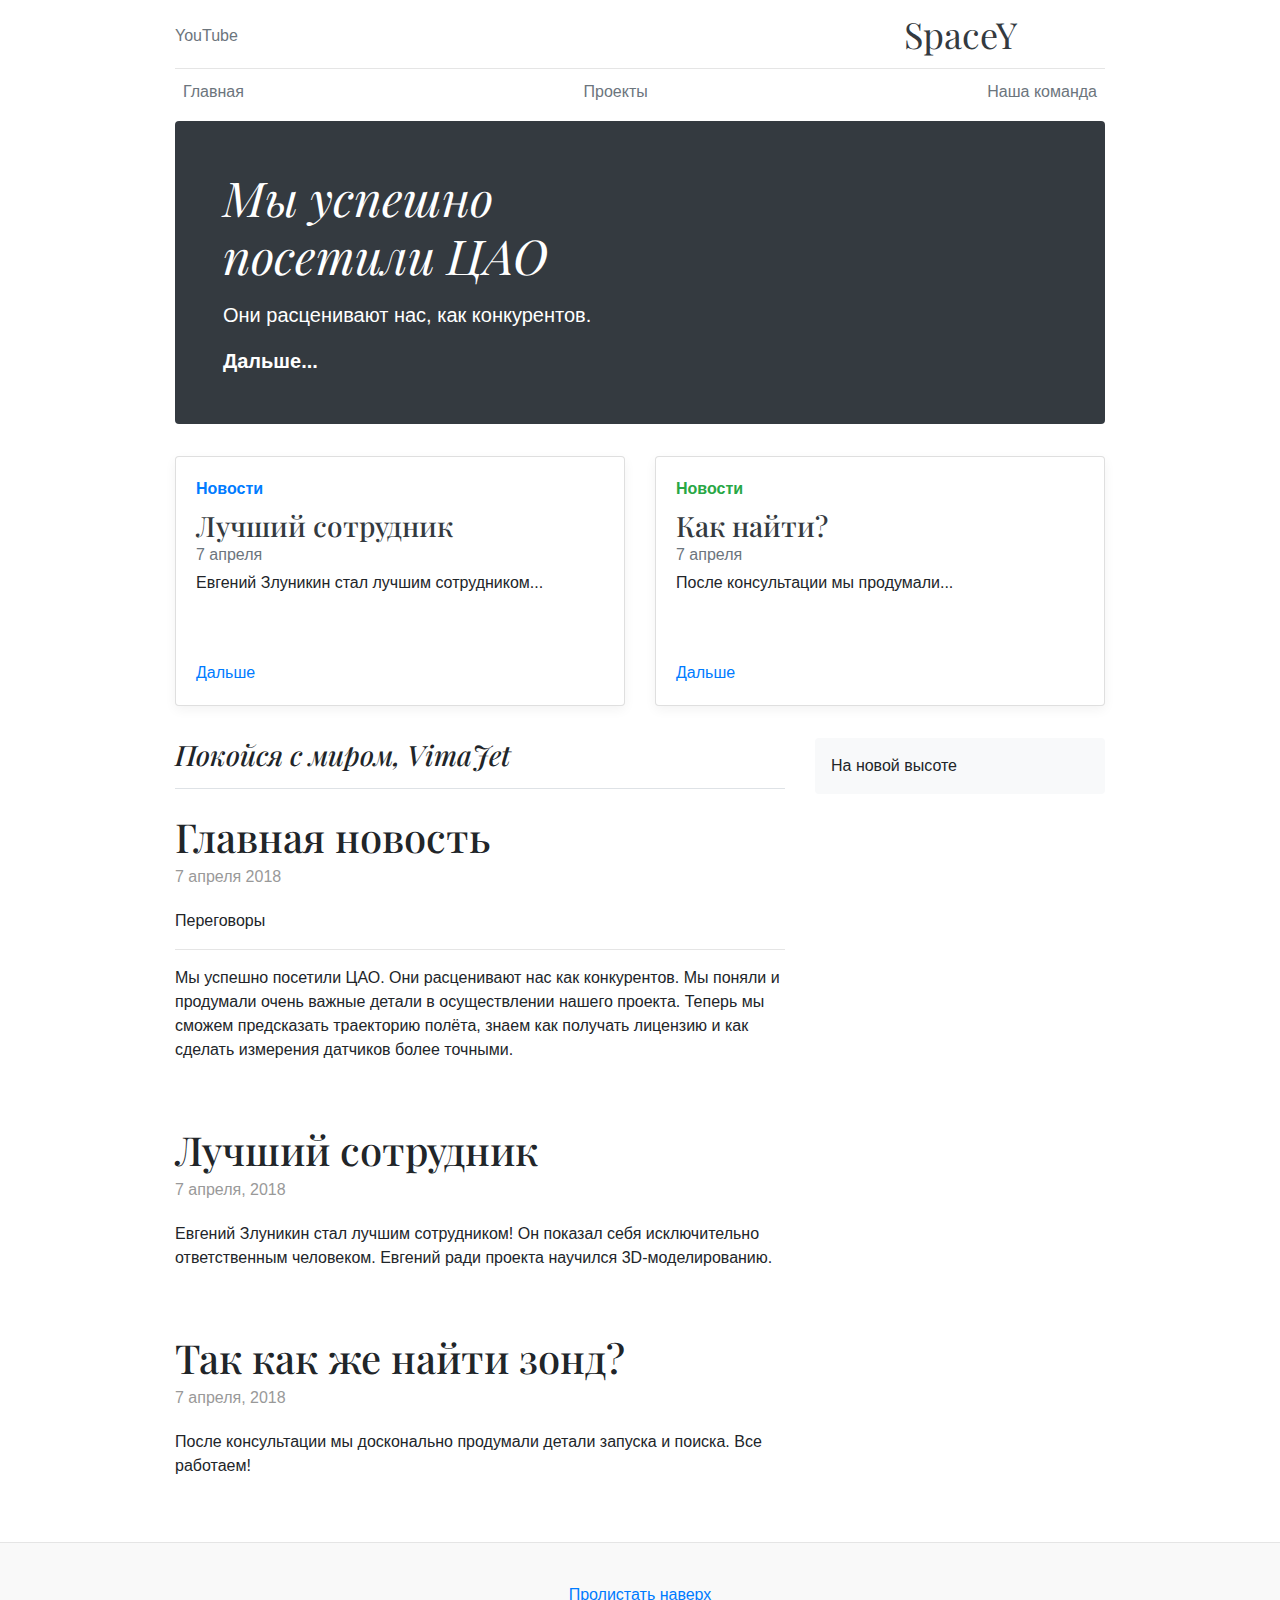
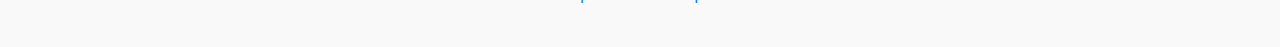
==== index.html @ 9840c306 "56" ====
<!doctype html>
<html lang="en">
  <head>
    <meta charset="utf-8">
    <meta name="viewport" content="width=device-width, initial-scale=1, shrink-to-fit=no">
    <meta name="description" content="">
    <meta name="author" content="">
    <link rel="icon" href="./favicon.ico">

    <title>SpaceY</title>

    <!-- Bootstrap core CSS -->
    <link href="./bootstrap.min.css" rel="stylesheet">

    <!-- Custom styles for this template -->
    <link href="https://fonts.googleapis.com/css?family=Playfair+Display:700,900" rel="stylesheet">
    <link href="SpaceY.css" rel="stylesheet">
  </head>

  <body>

    <div class="container">
      <header class="blog-header py-3">
        <div class="row flex-nowrap justify-content-between align-items-center">
          <div class="col-4 pt-1">
            <a class="text-muted" href="https://www.youtube.com/channel/UCDtJTgXYi8JCmPiMseCJ4BQ?view_as=subscriber">YouTube</a>
          </div>
          <div class="col-4 text-center">
            <a class="blog-header-logo text-dark" href="index.html">SpaceY</a>
          </div>
        </div>
      </header>

      <div class="nav-scroller py-1 mb-2">
        <nav class="nav d-flex justify-content-between">
          <a class="p-2 text-muted" href="#">Главная</a>
          <a class="p-2 text-muted" href="indexproject.html">Проекты</a>
          <a class="p-2 text-muted" href="comanda.html">Наша команда</a>
        </nav>
      </div>

      <div class="jumbotron p-3 p-md-5 text-white rounded bg-dark">
        <div class="col-md-6 px-0">
          <h1 class="display-4 font-italic">Мы успешно посетили ЦАО</h1>
          <p class="lead my-3">Они расценивают нас, как конкурентов.</p>
          <p class="lead mb-0"><a href="#article_1" class="text-white font-weight-bold">Дальше...</a></p>
        </div>
      </div>

      <div class="row mb-2">
        <div class="col-md-6">
          <div class="card flex-md-row mb-4 box-shadow h-md-250">
            <div class="card-body d-flex flex-column align-items-start">
              <strong class="d-inline-block mb-2 text-primary">Новости</strong>
              <h3 class="mb-0">
                <a class="text-dark" href="#article_2">Лучший сотрудник</a>
              </h3>
              <div class="mb-1 text-muted">7 апреля</div>
              <p class="card-text mb-auto">Евгений Злуникин стал лучшим сотрудником...</p>
              <a href="#article_2">Дальше</a>
            </div>
           <!-- <img class="card-img-right img-fluid flex-auto d-none d-md-block" src="./iluxa.jpg" alt="Responsive 
            image" style="width: 200px; height: 200px;">-->

          </div>
        </div>
        <div class="col-md-6">
          <div class="card flex-md-row mb-4 box-shadow h-md-250">
            <div class="card-body d-flex flex-column align-items-start">
              <strong class="d-inline-block mb-2 text-success">Новости</strong>
              <h3 class="mb-0">
                <a class="text-dark" href="#article_3">Как найти?</a>
              </h3>
              <div class="mb-1 text-muted">7 апреля</div>
              <p class="card-text mb-auto">После консультации мы продумали...</p>
              <a href="#article_3">Дальше</a>
            </div>
            <!--<img class="card-img-right flex-auto d-none d-md-block" data-src="holder.js/200x250?theme=thumb" alt="Card image cap">-->
          </div>
        </div>
      </div>
    </div>

    <main role="main" class="container">
      <div class="row">
        <div class="col-md-8 blog-main">
          <h3 class="pb-3 mb-4 font-italic border-bottom">
            Покойся с миром, VimaJet
          </h3>
          <a name="article_1"></a>

          <div class="blog-post" >
            <h2 class="blog-post-title">Главная новость</h2>
            <p class="blog-post-meta">7 апреля 2018</p>

            <p>Переговоры</p>
            <hr>
            <p>Мы успешно посетили ЦАО. Они расценивают нас как конкурентов. Мы поняли и продумали очень важные детали в осуществлении нашего проекта.
            Теперь мы сможем предсказать траекторию полёта, знаем как получать лицензию и как сделать измерения датчиков более точными. </p>
            <blockquote>
              <!--<p>Curabitur blandit tempus porttitor. <strong>Nullam quis risus eget urna mollis</strong> ornare vel eu leo. Nullam id dolor id nibh ultricies vehicula ut id elit.</p>
            </blockquote>
            <p>Etiam porta <em>sem malesuada magna</em> mollis euismod. Cras mattis consectetur purus sit amet fermentum. Aenean lacinia bibendum nulla sed consectetur.</p>-->
          <!--  <h2>Heading</h2>
            <p>Vivamus sagittis lacus vel augue laoreet rutrum faucibus dolor auctor. Duis mollis, est non commodo luctus, nisi erat porttitor ligula, eget lacinia odio sem nec elit. Morbi leo risus, porta ac consectetur ac, vestibulum at eros.</p>
            <h3>Sub-heading</h3>
            <p>Cum sociis natoque penatibus et magnis dis parturient montes, nascetur ridiculus mus.</p>
            <pre><code>Example code block</code></pre>
            <p>Aenean lacinia bibendum nulla sed consectetur. Etiam porta sem malesuada magna mollis euismod. Fusce dapibus, tellus ac cursus commodo, tortor mauris condimentum nibh, ut fermentum massa.</p>
            <h3>Sub-heading</h3>
            <p>Cum sociis natoque penatibus et magnis dis parturient montes, nascetur ridiculus mus. Aenean lacinia bibendum nulla sed consectetur. Etiam porta sem malesuada magna mollis euismod. Fusce dapibus, tellus ac cursus commodo, tortor mauris condimentum nibh, ut fermentum massa justo sit amet risus.</p>
            <ul>
              <li>Praesent commodo cursus magna, vel scelerisque nisl consectetur et.</li>
              <li>Donec id elit non mi porta gravida at eget metus.</li>
              <li>Nulla vitae elit libero, a pharetra augue.</li>
            </ul>
            <p>Donec ullamcorper nulla non metus auctor fringilla. Nulla vitae elit libero, a pharetra augue.</p>
            <ol>
              <li>Vestibulum id ligula porta felis euismod semper.</li>
              <li>Cum sociis natoque penatibus et magnis dis parturient montes, nascetur ridiculus mus.</li>
              <li>Maecenas sed diam eget risus varius blandit sit amet non magna.</li>
            </ol>
            <p>Cras mattis consectetur purus sit amet fermentum. Sed posuere consectetur est at lobortis.</p>-->
             <a name="article_2"></a>
          </div><!-- /.blog-post -->

          <div class="blog-post">
            <h2 class="blog-post-title">Лучший сотрудник</h2>
            <p class="blog-post-meta">7 апреля, 2018</p>

            <p>Евгений Злуникин стал лучшим сотрудником! Он показал себя исключительно ответственным человеком. Евгений ради проекта научился 3D-моделированию.</p>
             <a name="article_3"></a>
          </div><!-- /.blog-post -->

          <div class="blog-post">
            <h2 class="blog-post-title">Так как же найти зонд?</h2>
            <p class="blog-post-meta">7 апреля, 2018</p>

            <p>После консультации мы досконально продумали детали запуска и поиска. Все работаем!</p>
           <!-- <ul>
              <li>Praesent commodo cursus magna, vel scelerisque nisl consectetur et.</li>
              <li>Donec id elit non mi porta gravida at eget metus.</li>
              <li>Nulla vitae elit libero, a pharetra augue.</li>
            </ul>
            <p>Etiam porta <em>sem malesuada magna</em> mollis euismod. Cras mattis consectetur purus sit amet fermentum. Aenean lacinia bibendum nulla sed consectetur.</p>
            <p>Donec ullamcorper nulla non metus auctor fringilla. Nulla vitae elit libero, a pharetra augue.</p> -->
          </div><!-- /.blog-post -->

          <!--<nav class="blog-pagination">
            <a class="btn btn-outline-primary" href="#">Older</a>
            <a class="btn btn-outline-secondary disabled" href="#">Newer</a>
          </nav> -->

        </div><!-- /.blog-main -->

        <aside class="col-md-4 blog-sidebar">
          <div class="p-3 mb-3 bg-light rounded">
            <!--<h4 class="font-italic">About</h4>-->
            <p class="mb-0">На новой высоте</p>
          </div>

          <!--<div class="p-3">
            <h4 class="font-italic">Elsewhere</h4>
            <ol class="list-unstyled">
              <li><a href="#">GitHub</a></li>
              <li><a href="#">Twitter</a></li>
              <li><a href="#">Facebook</a></li>
            </ol>
          </div> -->
        </aside><!-- /.blog-sidebar -->

      </div><!-- /.row -->

    </main><!-- /.container -->

    <footer class="blog-footer">
      <p>
        <a href="#">Пролистать наверх</a>
      </p>
    </footer>

    <!-- Bootstrap core JavaScript
    ================================================== -->
    <!-- Placed at the end of the document so the pages load faster -->
    <script src="https://code.jquery.com/jquery-3.2.1.slim.min.js" integrity="sha384-KJ3o2DKtIkvYIK3UENzmM7KCkRr/rE9/Qpg6aAZGJwFDMVNA/GpGFF93hXpG5KkN" crossorigin="anonymous"></script>
    <script>window.jQuery || document.write('<script src="./jquery-slim.min.js"><\/script>')</script>
    <script src="./popper.min.js"></script>
    <script src="./bootstrap.min.js"></script>
    <script src="./holder.min.js"></script>
    <script>
      Holder.addTheme('thumb', {
        bg: '#55595c',
        fg: '#eceeef',
        text: 'Thumbnail'
      });
    </script>
  </body>
</html>
---- SpaceY.css ----
/* stylelint-disable selector-list-comma-newline-after */

.blog-header {
  line-height: 1;
  border-bottom: 1px solid #e5e5e5;
}

.blog-header-logo {
  font-family: "Playfair Display", Georgia, "Times New Roman", serif;
  font-size: 2.25rem;
}

.blog-header-logo:hover {
  text-decoration: none;
}

h1, h2, h3, h4, h5, h6 {
  font-family: "Playfair Display", Georgia, "Times New Roman", serif;
}

.display-4 {
  font-size: 2.5rem;
}
@media (min-width: 768px) {
  .display-4 {
    font-size: 3rem;
  }
}

.nav-scroller {
  position: relative;
  z-index: 2;
  height: 2.75rem;
  overflow-y: hidden;
}

.nav-scroller .nav {
  display: -webkit-box;
  display: -ms-flexbox;
  display: flex;
  -ms-flex-wrap: nowrap;
  flex-wrap: nowrap;
  padding-bottom: 1rem;
  margin-top: -1px;
  overflow-x: auto;
  text-align: center;
  white-space: nowrap;
  -webkit-overflow-scrolling: touch;
}

.nav-scroller .nav-link {
  padding-top: .75rem;
  padding-bottom: .75rem;
  font-size: .875rem;
}

.card-img-right {
  height: 100%;
  border-radius: 0 3px 3px 0;
}

.flex-auto {
  -ms-flex: 0 0 auto;
  -webkit-box-flex: 0;
  flex: 0 0 auto;
}

.h-250 { height: 250px; }
@media (min-width: 768px) {
  .h-md-250 { height: 250px; }
}

.border-top { border-top: 1px solid #e5e5e5; }
.border-bottom { border-bottom: 1px solid #e5e5e5; }

.box-shadow { box-shadow: 0 .25rem .75rem rgba(0, 0, 0, .05); }

/*
 * Blog name and description
 */
.blog-title {
  margin-bottom: 0;
  font-size: 2rem;
  font-weight: 400;
}
.blog-description {
  font-size: 1.1rem;
  color: #999;
}

@media (min-width: 40em) {
  .blog-title {
    font-size: 3.5rem;
  }
}

/* Pagination */
.blog-pagination {
  margin-bottom: 4rem;
}
.blog-pagination > .btn {
  border-radius: 2rem;
}

/*
 * Blog posts
 */
.blog-post {
  margin-bottom: 4rem;
}
.blog-post-title {
  margin-bottom: .25rem;
  font-size: 2.5rem;
}
.blog-post-meta {
  margin-bottom: 1.25rem;
  color: #999;
}

/*
 * Footer
 */
.blog-footer {
  padding: 2.5rem 0;
  color: #999;
  text-align: center;
  background-color: #f9f9f9;
  border-top: .05rem solid #e5e5e5;
}
.blog-footer p:last-child {
  margin-bottom: 0;
}
.container {
  max-width: 960px;
}

/*
 * Custom translucent site header
 */

.site-header {
  background-color: rgba(0, 0, 0, .85);
  -webkit-backdrop-filter: saturate(180%) blur(20px);
  backdrop-filter: saturate(180%) blur(20px);
}
.site-header a {
  color: #999;
  transition: ease-in-out color .15s;
}
.site-header a:hover {
  color: #fff;
  text-decoration: none;
}

/*
 * Dummy devices (replace them with your own or something else entirely!)
 */

.product-device {
  position: absolute;
  right: 10%;
  bottom: -30%;
  width: 300px;
  height: 540px;
  background-color: #333;
  border-radius: 21px;
  -webkit-transform: rotate(30deg);
  transform: rotate(30deg);
}

.product-device::before {
  position: absolute;
  top: 10%;
  right: 10px;
  bottom: 10%;
  left: 10px;
  content: "";
  background-color: rgba(255, 255, 255, .1);
  border-radius: 5px;
}

.product-device-2 {
  top: -25%;
  right: auto;
  bottom: 0;
  left: 5%;
  background-color: #e5e5e5;
}
.space-backgroud {
  background-image: url("./earth.jpg");
  background-repeat: no-repeat;
  width: 100%;
  height: 100%;
}
.space-backgroud-2 {
  opacity: 1;
  
}
.space-backgroud-3 {
  background-image: url("./spaceylog.jpg");
  background-repeat: no-repeat;
  background-size: 87%;
  margin: 20%;
  height: 100%;
  opacity: 1;
}

.text-opacity {
  margin-top: 75%;
}
/*
 * Extra utilities
 */

.border-top { border-top: 1px solid #e5e5e5; }
.border-bottom { border-bottom: 1px solid #e5e5e5; }

.box-shadow { box-shadow: 0 .25rem .75rem rgba(0, 0, 0, .05); }

.flex-equal > * {
  -ms-flex: 1;
  -webkit-box-flex: 1;
  flex: 1;
}
@media (min-width: 768px) {
  .flex-md-equal > * {
    -ms-flex: 1;
    -webkit-box-flex: 1;
    flex: 1;
  }
}

.overflow-hidden { overflow: hidden; }
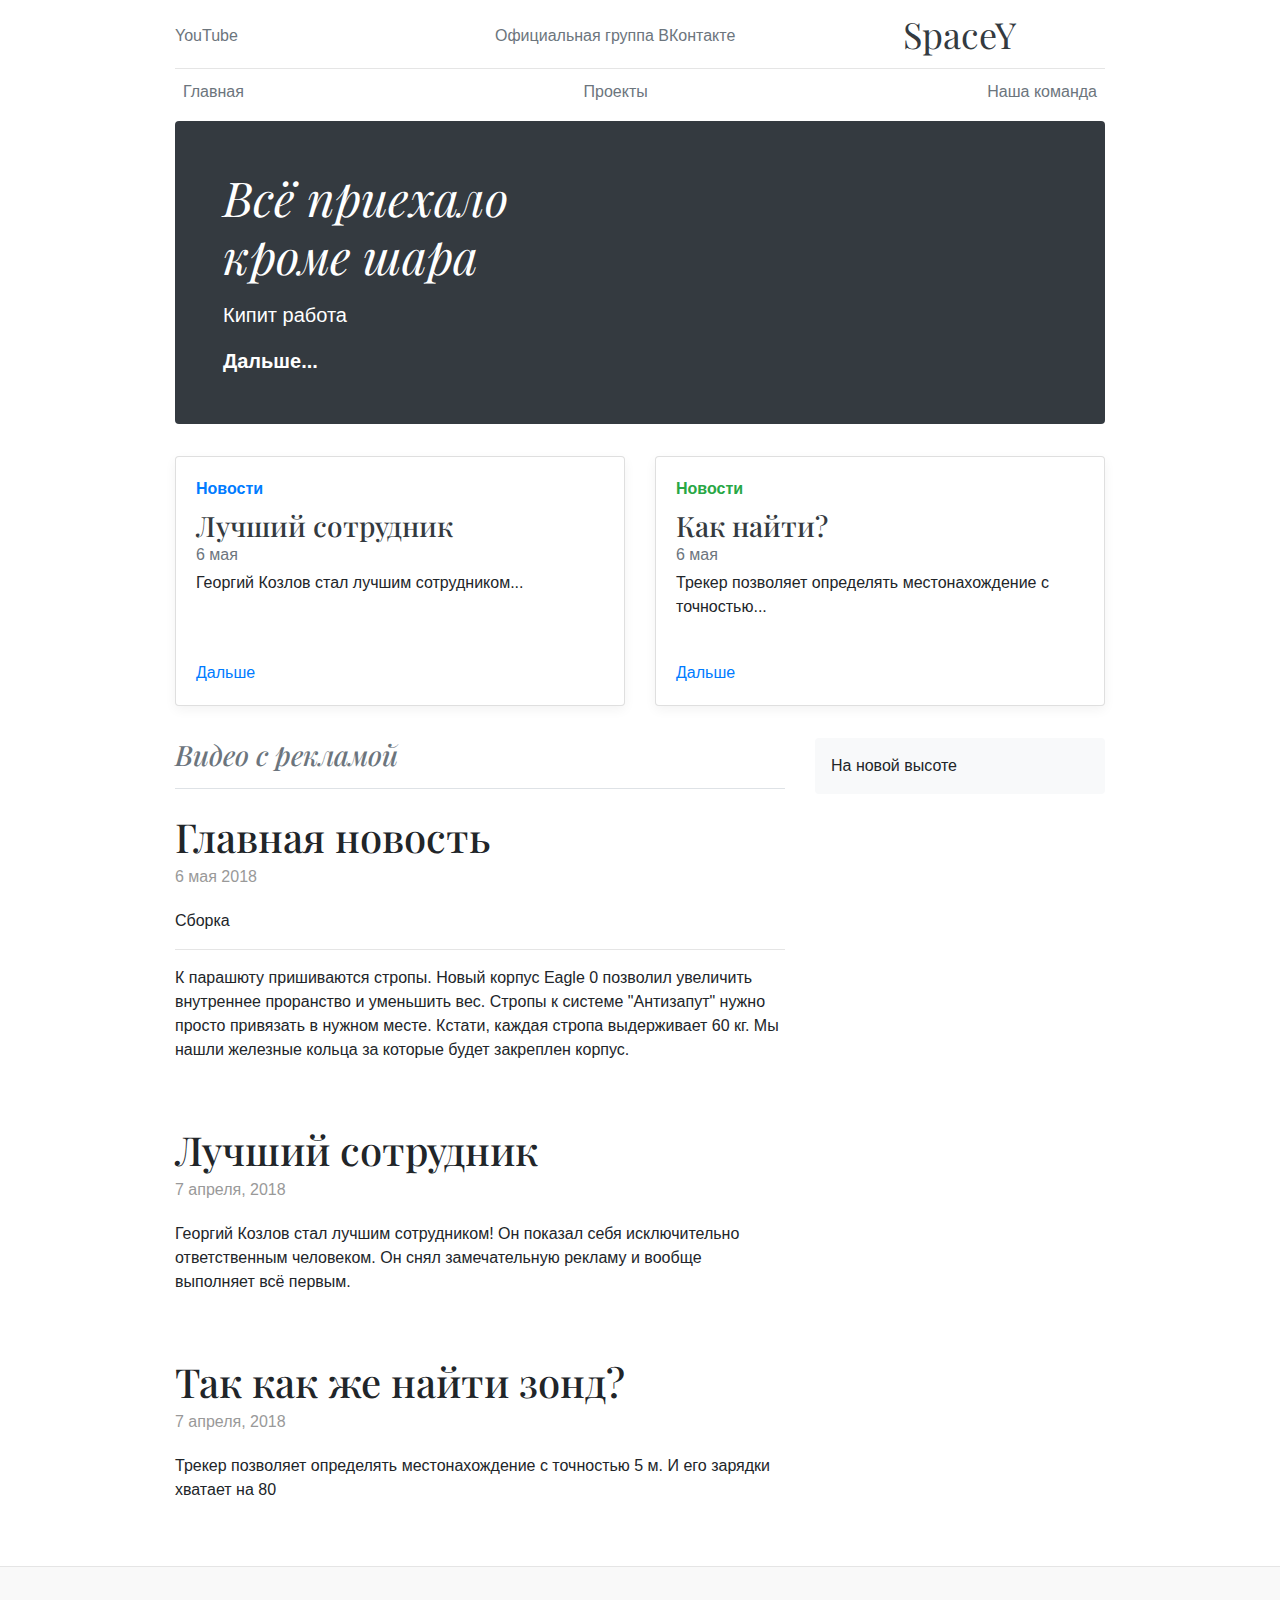
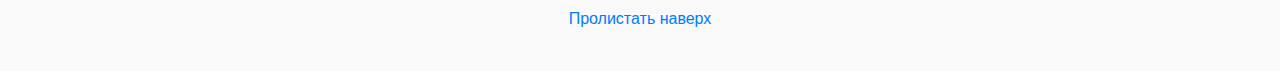
==== commit 54e5ae41: "62" ====
--- a/index.html
+++ b/index.html
@@ -25,6 +25,9 @@
           <div class="col-4 pt-1">
             <a class="text-muted" href="https://www.youtube.com/channel/UCDtJTgXYi8JCmPiMseCJ4BQ?view_as=subscriber">YouTube</a>
           </div>
+          <div class="col-4 pt-1">
+            <a class="text-muted" href="https://vk.com/spaceycompany">Официальная группа ВКонтакте</a>
+          </div>
           <div class="col-4 text-center">
             <a class="blog-header-logo text-dark" href="index.html">SpaceY</a>
           </div>
@@ -41,8 +44,8 @@
 
       <div class="jumbotron p-3 p-md-5 text-white rounded bg-dark">
         <div class="col-md-6 px-0">
-          <h1 class="display-4 font-italic">Мы успешно посетили ЦАО</h1>
-          <p class="lead my-3">Они расценивают нас, как конкурентов.</p>
+          <h1 class="display-4 font-italic">Всё приехало кроме шара</h1>
+          <p class="lead my-3">Кипит работа</p>
           <p class="lead mb-0"><a href="#article_1" class="text-white font-weight-bold">Дальше...</a></p>
         </div>
       </div>
@@ -55,8 +58,8 @@
               <h3 class="mb-0">
                 <a class="text-dark" href="#article_2">Лучший сотрудник</a>
               </h3>
-              <div class="mb-1 text-muted">7 апреля</div>
-              <p class="card-text mb-auto">Евгений Злуникин стал лучшим сотрудником...</p>
+              <div class="mb-1 text-muted">6 мая</div>
+              <p class="card-text mb-auto">Георгий Козлов стал лучшим сотрудником...</p>
               <a href="#article_2">Дальше</a>
             </div>
            <!-- <img class="card-img-right img-fluid flex-auto d-none d-md-block" src="./iluxa.jpg" alt="Responsive 
@@ -71,8 +74,8 @@
               <h3 class="mb-0">
                 <a class="text-dark" href="#article_3">Как найти?</a>
               </h3>
-              <div class="mb-1 text-muted">7 апреля</div>
-              <p class="card-text mb-auto">После консультации мы продумали...</p>
+              <div class="mb-1 text-muted">6 мая</div>
+              <p class="card-text mb-auto">Трекер позволяет определять местонахождение с точностью...</p>
               <a href="#article_3">Дальше</a>
             </div>
             <!--<img class="card-img-right flex-auto d-none d-md-block" data-src="holder.js/200x250?theme=thumb" alt="Card image cap">-->
@@ -85,18 +88,17 @@
       <div class="row">
         <div class="col-md-8 blog-main">
           <h3 class="pb-3 mb-4 font-italic border-bottom">
-            Покойся с миром, VimaJet
+            <a class="text-muted" href="https://www.youtube.com/watch?v=b2wTRT7Ht30&t=210s">Видео с рекламой</a> 
           </h3>
           <a name="article_1"></a>
 
           <div class="blog-post" >
             <h2 class="blog-post-title">Главная новость</h2>
-            <p class="blog-post-meta">7 апреля 2018</p>
-
-            <p>Переговоры</p>
+            <p class="blog-post-meta">6 мая 2018</p>
+
+            <p>Сборка</p>
             <hr>
-            <p>Мы успешно посетили ЦАО. Они расценивают нас как конкурентов. Мы поняли и продумали очень важные детали в осуществлении нашего проекта.
-            Теперь мы сможем предсказать траекторию полёта, знаем как получать лицензию и как сделать измерения датчиков более точными. </p>
+            <p>К парашюту пришиваются стропы. Новый корпус Eagle 0 позволил увеличить внутреннее проранство и уменьшить вес. Стропы к системе "Антизапут" нужно просто привязать в нужном месте. Кстати, каждая стропа выдерживает 60 кг. Мы нашли железные кольца за которые будет закреплен корпус.</p>
             <blockquote>
               <!--<p>Curabitur blandit tempus porttitor. <strong>Nullam quis risus eget urna mollis</strong> ornare vel eu leo. Nullam id dolor id nibh ultricies vehicula ut id elit.</p>
             </blockquote>
@@ -128,7 +130,7 @@
             <h2 class="blog-post-title">Лучший сотрудник</h2>
             <p class="blog-post-meta">7 апреля, 2018</p>
 
-            <p>Евгений Злуникин стал лучшим сотрудником! Он показал себя исключительно ответственным человеком. Евгений ради проекта научился 3D-моделированию.</p>
+            <p>Георгий Козлов стал лучшим сотрудником! Он показал себя исключительно ответственным человеком. Он снял замечательную рекламу и вообще выполняет всё первым.</p>
              <a name="article_3"></a>
           </div><!-- /.blog-post -->
 
@@ -136,7 +138,7 @@
             <h2 class="blog-post-title">Так как же найти зонд?</h2>
             <p class="blog-post-meta">7 апреля, 2018</p>
 
-            <p>После консультации мы досконально продумали детали запуска и поиска. Все работаем!</p>
+            <p>Трекер позволяет определять местонахождение с точностью 5 м. И его зарядки хватает на 80</p>
            <!-- <ul>
               <li>Praesent commodo cursus magna, vel scelerisque nisl consectetur et.</li>
               <li>Donec id elit non mi porta gravida at eget metus.</li>
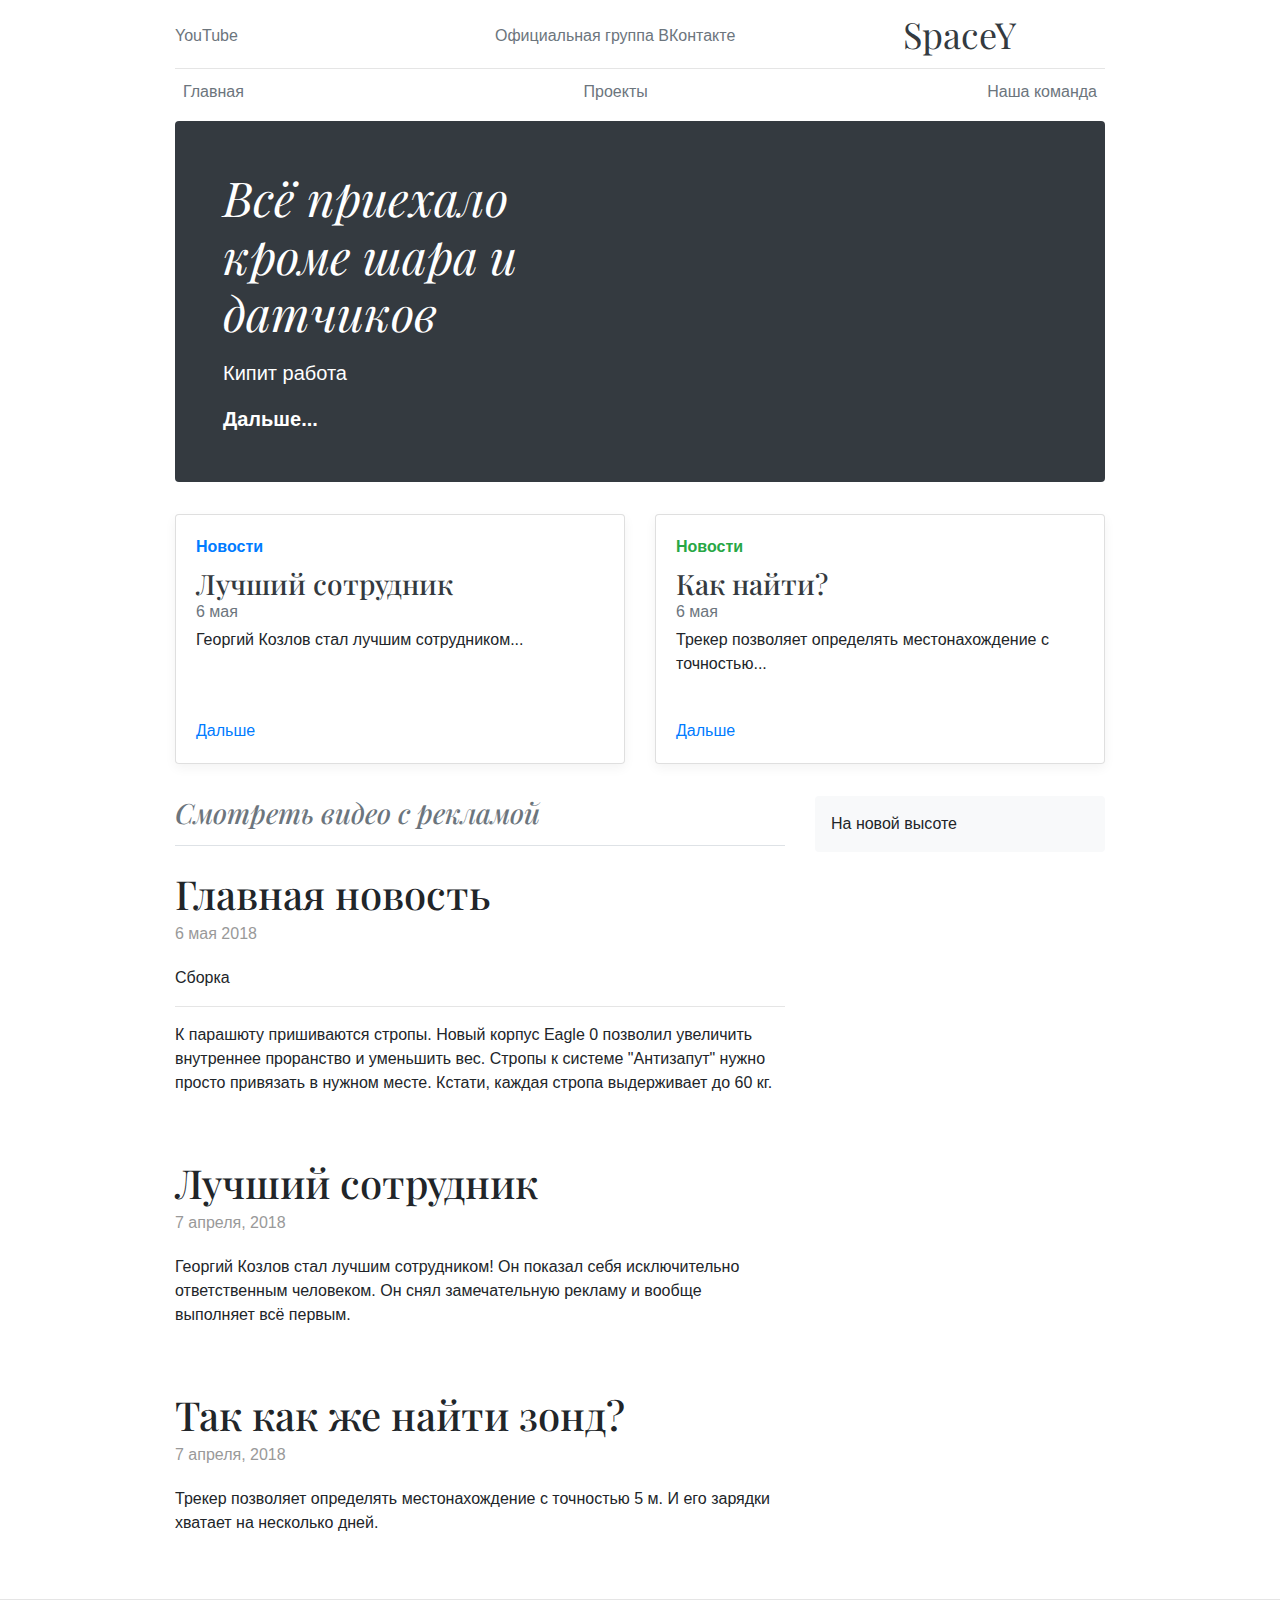
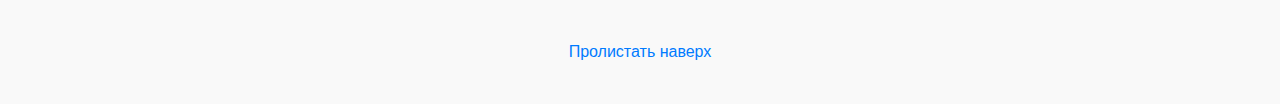
==== commit 7d7d8a7e: "63" ====
--- a/index.html
+++ b/index.html
@@ -44,7 +44,7 @@
 
       <div class="jumbotron p-3 p-md-5 text-white rounded bg-dark">
         <div class="col-md-6 px-0">
-          <h1 class="display-4 font-italic">Всё приехало кроме шара</h1>
+          <h1 class="display-4 font-italic">Всё приехало кроме шара и датчиков</h1>
           <p class="lead my-3">Кипит работа</p>
           <p class="lead mb-0"><a href="#article_1" class="text-white font-weight-bold">Дальше...</a></p>
         </div>
@@ -88,7 +88,7 @@
       <div class="row">
         <div class="col-md-8 blog-main">
           <h3 class="pb-3 mb-4 font-italic border-bottom">
-            <a class="text-muted" href="https://www.youtube.com/watch?v=b2wTRT7Ht30&t=210s">Видео с рекламой</a> 
+            <a class="text-muted" href="https://www.youtube.com/watch?v=b2wTRT7Ht30&t=210s">Смотреть видео с рекламой</a> 
           </h3>
           <a name="article_1"></a>
 
@@ -98,7 +98,7 @@
 
             <p>Сборка</p>
             <hr>
-            <p>К парашюту пришиваются стропы. Новый корпус Eagle 0 позволил увеличить внутреннее проранство и уменьшить вес. Стропы к системе "Антизапут" нужно просто привязать в нужном месте. Кстати, каждая стропа выдерживает 60 кг. Мы нашли железные кольца за которые будет закреплен корпус.</p>
+            <p>К парашюту пришиваются стропы. Новый корпус Eagle 0 позволил увеличить внутреннее проранство и уменьшить вес. Стропы к системе "Антизапут" нужно просто привязать в нужном месте. Кстати, каждая стропа выдерживает до 60 кг.</p>
             <blockquote>
               <!--<p>Curabitur blandit tempus porttitor. <strong>Nullam quis risus eget urna mollis</strong> ornare vel eu leo. Nullam id dolor id nibh ultricies vehicula ut id elit.</p>
             </blockquote>
@@ -138,7 +138,7 @@
             <h2 class="blog-post-title">Так как же найти зонд?</h2>
             <p class="blog-post-meta">7 апреля, 2018</p>
 
-            <p>Трекер позволяет определять местонахождение с точностью 5 м. И его зарядки хватает на 80</p>
+            <p>Трекер позволяет определять местонахождение с точностью 5 м. И его зарядки хватает на несколько дней.</p>
            <!-- <ul>
               <li>Praesent commodo cursus magna, vel scelerisque nisl consectetur et.</li>
               <li>Donec id elit non mi porta gravida at eget metus.</li>
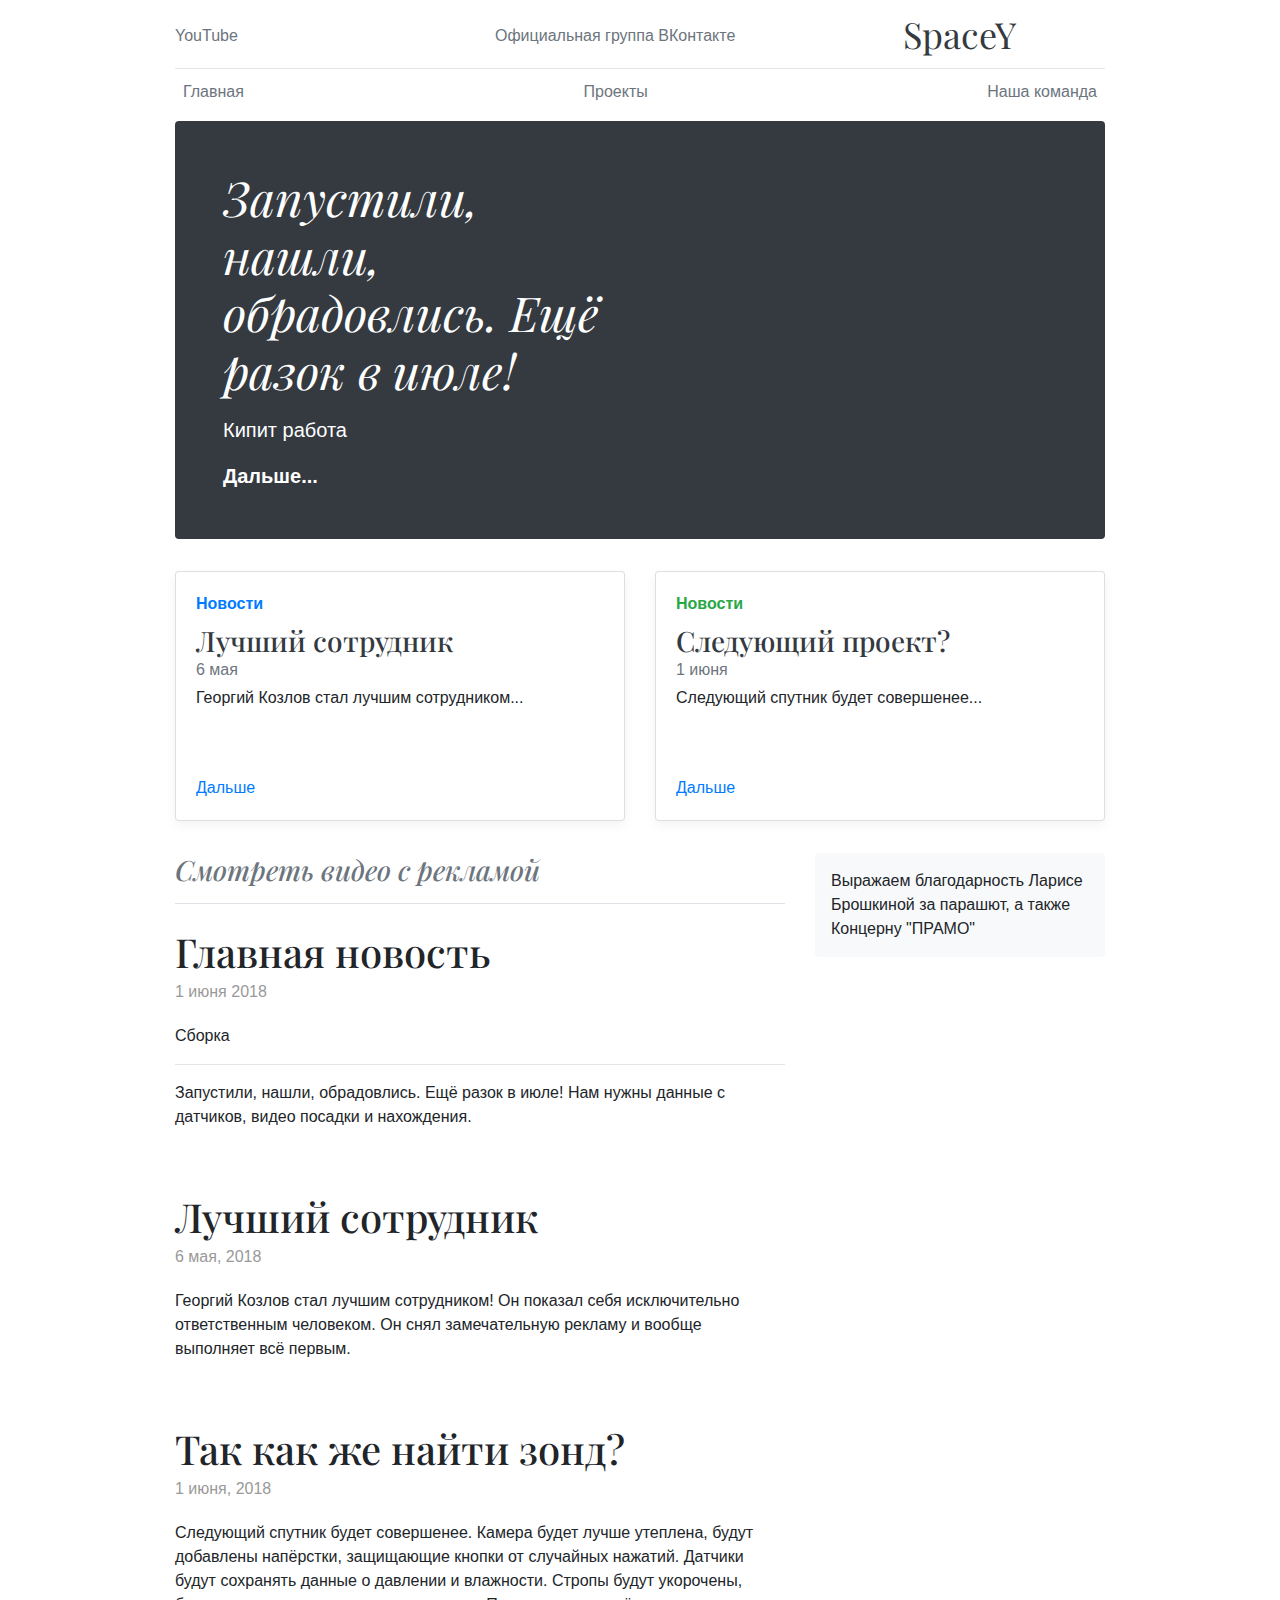
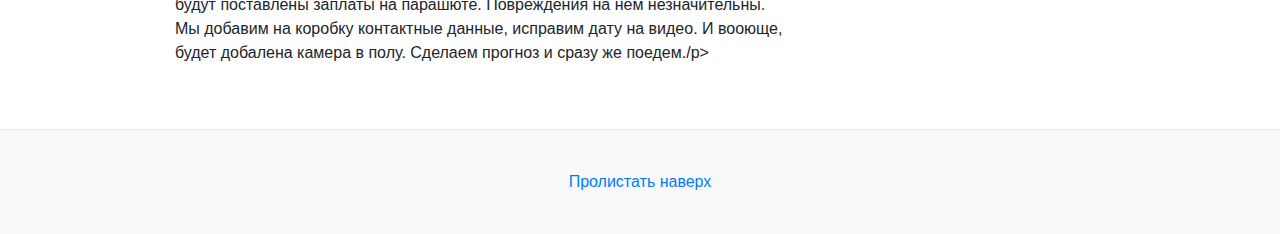
==== commit a583ed9c: "64" ====
--- a/index.html
+++ b/index.html
@@ -44,7 +44,7 @@
 
       <div class="jumbotron p-3 p-md-5 text-white rounded bg-dark">
         <div class="col-md-6 px-0">
-          <h1 class="display-4 font-italic">Всё приехало кроме шара и датчиков</h1>
+          <h1 class="display-4 font-italic">Запустили, нашли, обрадовлись. Ещё разок в июле!</h1>
           <p class="lead my-3">Кипит работа</p>
           <p class="lead mb-0"><a href="#article_1" class="text-white font-weight-bold">Дальше...</a></p>
         </div>
@@ -72,10 +72,10 @@
             <div class="card-body d-flex flex-column align-items-start">
               <strong class="d-inline-block mb-2 text-success">Новости</strong>
               <h3 class="mb-0">
-                <a class="text-dark" href="#article_3">Как найти?</a>
+                <a class="text-dark" href="#article_3">Следующий проект?</a>
               </h3>
-              <div class="mb-1 text-muted">6 мая</div>
-              <p class="card-text mb-auto">Трекер позволяет определять местонахождение с точностью...</p>
+              <div class="mb-1 text-muted">1 июня</div>
+              <p class="card-text mb-auto">Следующий спутник будет совершенее...</p>
               <a href="#article_3">Дальше</a>
             </div>
             <!--<img class="card-img-right flex-auto d-none d-md-block" data-src="holder.js/200x250?theme=thumb" alt="Card image cap">-->
@@ -94,11 +94,11 @@
 
           <div class="blog-post" >
             <h2 class="blog-post-title">Главная новость</h2>
-            <p class="blog-post-meta">6 мая 2018</p>
+            <p class="blog-post-meta">1 июня 2018</p>
 
             <p>Сборка</p>
             <hr>
-            <p>К парашюту пришиваются стропы. Новый корпус Eagle 0 позволил увеличить внутреннее проранство и уменьшить вес. Стропы к системе "Антизапут" нужно просто привязать в нужном месте. Кстати, каждая стропа выдерживает до 60 кг.</p>
+            <p>Запустили, нашли, обрадовлись. Ещё разок в июле! Нам нужны данные с датчиков, видео посадки и нахождения.</p>
             <blockquote>
               <!--<p>Curabitur blandit tempus porttitor. <strong>Nullam quis risus eget urna mollis</strong> ornare vel eu leo. Nullam id dolor id nibh ultricies vehicula ut id elit.</p>
             </blockquote>
@@ -128,7 +128,7 @@
 
           <div class="blog-post">
             <h2 class="blog-post-title">Лучший сотрудник</h2>
-            <p class="blog-post-meta">7 апреля, 2018</p>
+            <p class="blog-post-meta">6 мая, 2018</p>
 
             <p>Георгий Козлов стал лучшим сотрудником! Он показал себя исключительно ответственным человеком. Он снял замечательную рекламу и вообще выполняет всё первым.</p>
              <a name="article_3"></a>
@@ -136,9 +136,9 @@
 
           <div class="blog-post">
             <h2 class="blog-post-title">Так как же найти зонд?</h2>
-            <p class="blog-post-meta">7 апреля, 2018</p>
-
-            <p>Трекер позволяет определять местонахождение с точностью 5 м. И его зарядки хватает на несколько дней.</p>
+            <p class="blog-post-meta">1 июня, 2018</p>
+
+            <p>Следующий спутник будет совершенее. Камера будет лучше утеплена, будут добавлены напёрстки, защищающие кнопки от случайных нажатий. Датчики будут сохранять данные о давлении и влажности. Стропы будут укорочены, будут поставлены заплаты на парашюте. Повреждения на нём незначительны. Мы добавим на коробку контактные данные, исправим дату на видео. И вооюще, будет добалена камера в полу. Сделаем прогноз и сразу же поедем./p>
            <!-- <ul>
               <li>Praesent commodo cursus magna, vel scelerisque nisl consectetur et.</li>
               <li>Donec id elit non mi porta gravida at eget metus.</li>
@@ -158,7 +158,7 @@
         <aside class="col-md-4 blog-sidebar">
           <div class="p-3 mb-3 bg-light rounded">
             <!--<h4 class="font-italic">About</h4>-->
-            <p class="mb-0">На новой высоте</p>
+            <p class="mb-0">Выражаем благодарность Ларисе Брошкиной за парашют, а также Концерну "ПРАМО"</p>
           </div>
 
           <!--<div class="p-3">
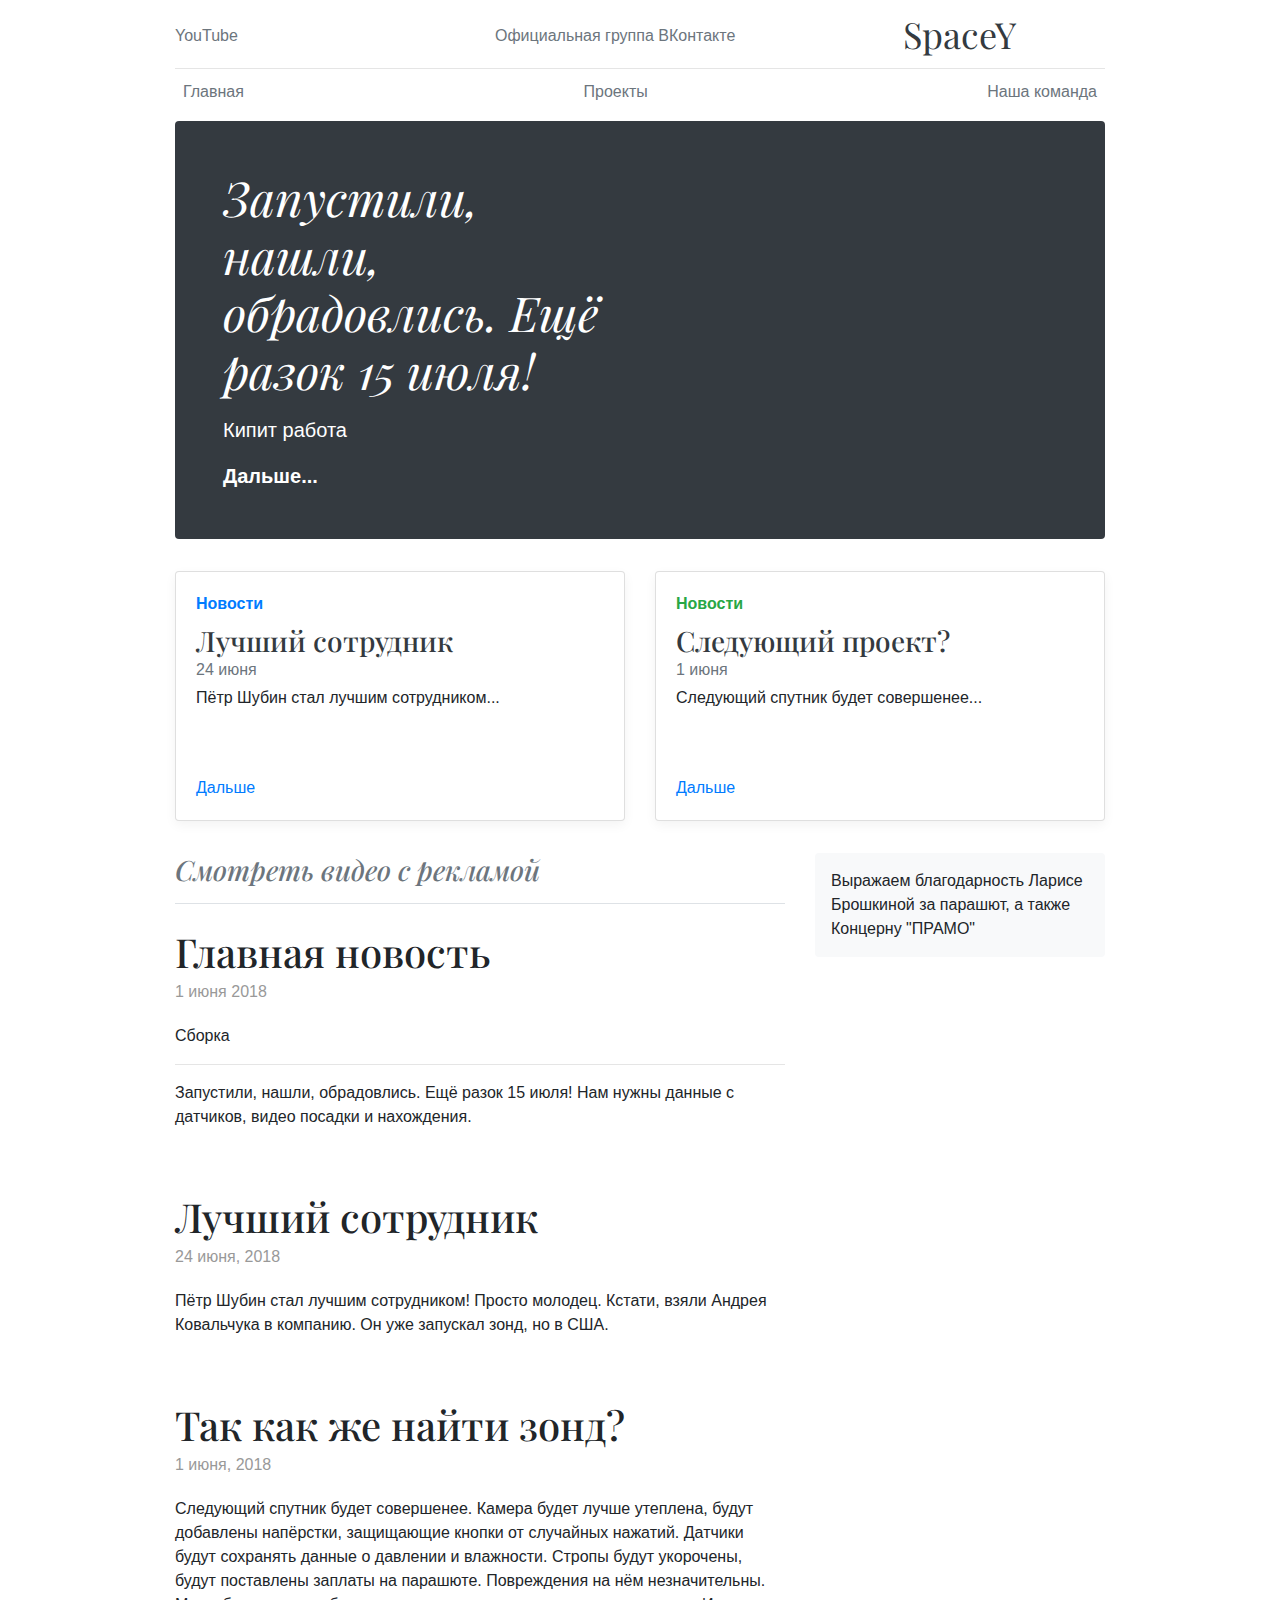
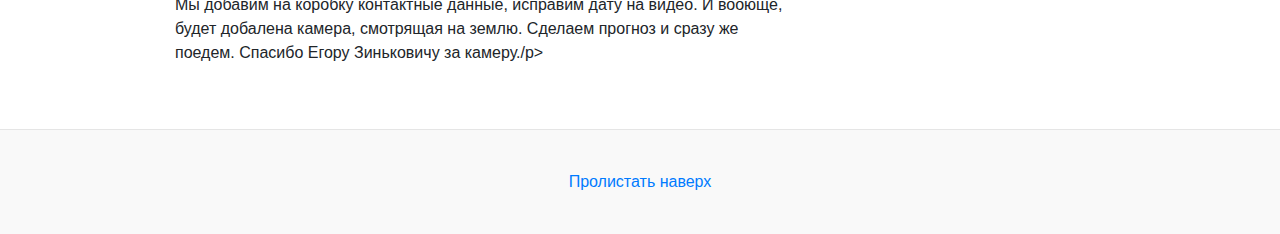
==== commit 3f1cae71: "67" ====
--- a/index.html
+++ b/index.html
@@ -44,7 +44,7 @@
 
       <div class="jumbotron p-3 p-md-5 text-white rounded bg-dark">
         <div class="col-md-6 px-0">
-          <h1 class="display-4 font-italic">Запустили, нашли, обрадовлись. Ещё разок в июле!</h1>
+          <h1 class="display-4 font-italic">Запустили, нашли, обрадовлись. Ещё разок 15 июля!</h1>
           <p class="lead my-3">Кипит работа</p>
           <p class="lead mb-0"><a href="#article_1" class="text-white font-weight-bold">Дальше...</a></p>
         </div>
@@ -58,8 +58,8 @@
               <h3 class="mb-0">
                 <a class="text-dark" href="#article_2">Лучший сотрудник</a>
               </h3>
-              <div class="mb-1 text-muted">6 мая</div>
-              <p class="card-text mb-auto">Георгий Козлов стал лучшим сотрудником...</p>
+              <div class="mb-1 text-muted">24 июня</div>
+              <p class="card-text mb-auto">Пётр Шубин стал лучшим сотрудником...</p>
               <a href="#article_2">Дальше</a>
             </div>
            <!-- <img class="card-img-right img-fluid flex-auto d-none d-md-block" src="./iluxa.jpg" alt="Responsive 
@@ -98,7 +98,7 @@
 
             <p>Сборка</p>
             <hr>
-            <p>Запустили, нашли, обрадовлись. Ещё разок в июле! Нам нужны данные с датчиков, видео посадки и нахождения.</p>
+            <p>Запустили, нашли, обрадовлись. Ещё разок 15 июля! Нам нужны данные с датчиков, видео посадки и нахождения.</p>
             <blockquote>
               <!--<p>Curabitur blandit tempus porttitor. <strong>Nullam quis risus eget urna mollis</strong> ornare vel eu leo. Nullam id dolor id nibh ultricies vehicula ut id elit.</p>
             </blockquote>
@@ -128,9 +128,9 @@
 
           <div class="blog-post">
             <h2 class="blog-post-title">Лучший сотрудник</h2>
-            <p class="blog-post-meta">6 мая, 2018</p>
-
-            <p>Георгий Козлов стал лучшим сотрудником! Он показал себя исключительно ответственным человеком. Он снял замечательную рекламу и вообще выполняет всё первым.</p>
+            <p class="blog-post-meta">24 июня, 2018</p>
+
+            <p>Пётр Шубин стал лучшим сотрудником! Просто молодец. Кстати, взяли Андрея Ковальчука в компанию. Он уже запускал зонд, но в США.</p>
              <a name="article_3"></a>
           </div><!-- /.blog-post -->
 
@@ -138,7 +138,7 @@
             <h2 class="blog-post-title">Так как же найти зонд?</h2>
             <p class="blog-post-meta">1 июня, 2018</p>
 
-            <p>Следующий спутник будет совершенее. Камера будет лучше утеплена, будут добавлены напёрстки, защищающие кнопки от случайных нажатий. Датчики будут сохранять данные о давлении и влажности. Стропы будут укорочены, будут поставлены заплаты на парашюте. Повреждения на нём незначительны. Мы добавим на коробку контактные данные, исправим дату на видео. И вооюще, будет добалена камера в полу. Сделаем прогноз и сразу же поедем./p>
+            <p>Следующий спутник будет совершенее. Камера будет лучше утеплена, будут добавлены напёрстки, защищающие кнопки от случайных нажатий. Датчики будут сохранять данные о давлении и влажности. Стропы будут укорочены, будут поставлены заплаты на парашюте. Повреждения на нём незначительны. Мы добавим на коробку контактные данные, исправим дату на видео. И вооюще, будет добалена камера, смотрящая на землю. Сделаем прогноз и сразу же поедем. Спасибо Егору Зиньковичу за камеру./p>
            <!-- <ul>
               <li>Praesent commodo cursus magna, vel scelerisque nisl consectetur et.</li>
               <li>Donec id elit non mi porta gravida at eget metus.</li>
--- a/SpaceY.css
+++ b/SpaceY.css
@@ -197,7 +197,7 @@
   
 }
 .space-backgroud-3 {
-  background-image: url("./spaceylog.jpg");
+  background-image: url("./newlog.jpg");
   background-repeat: no-repeat;
   background-size: 87%;
   margin: 20%;
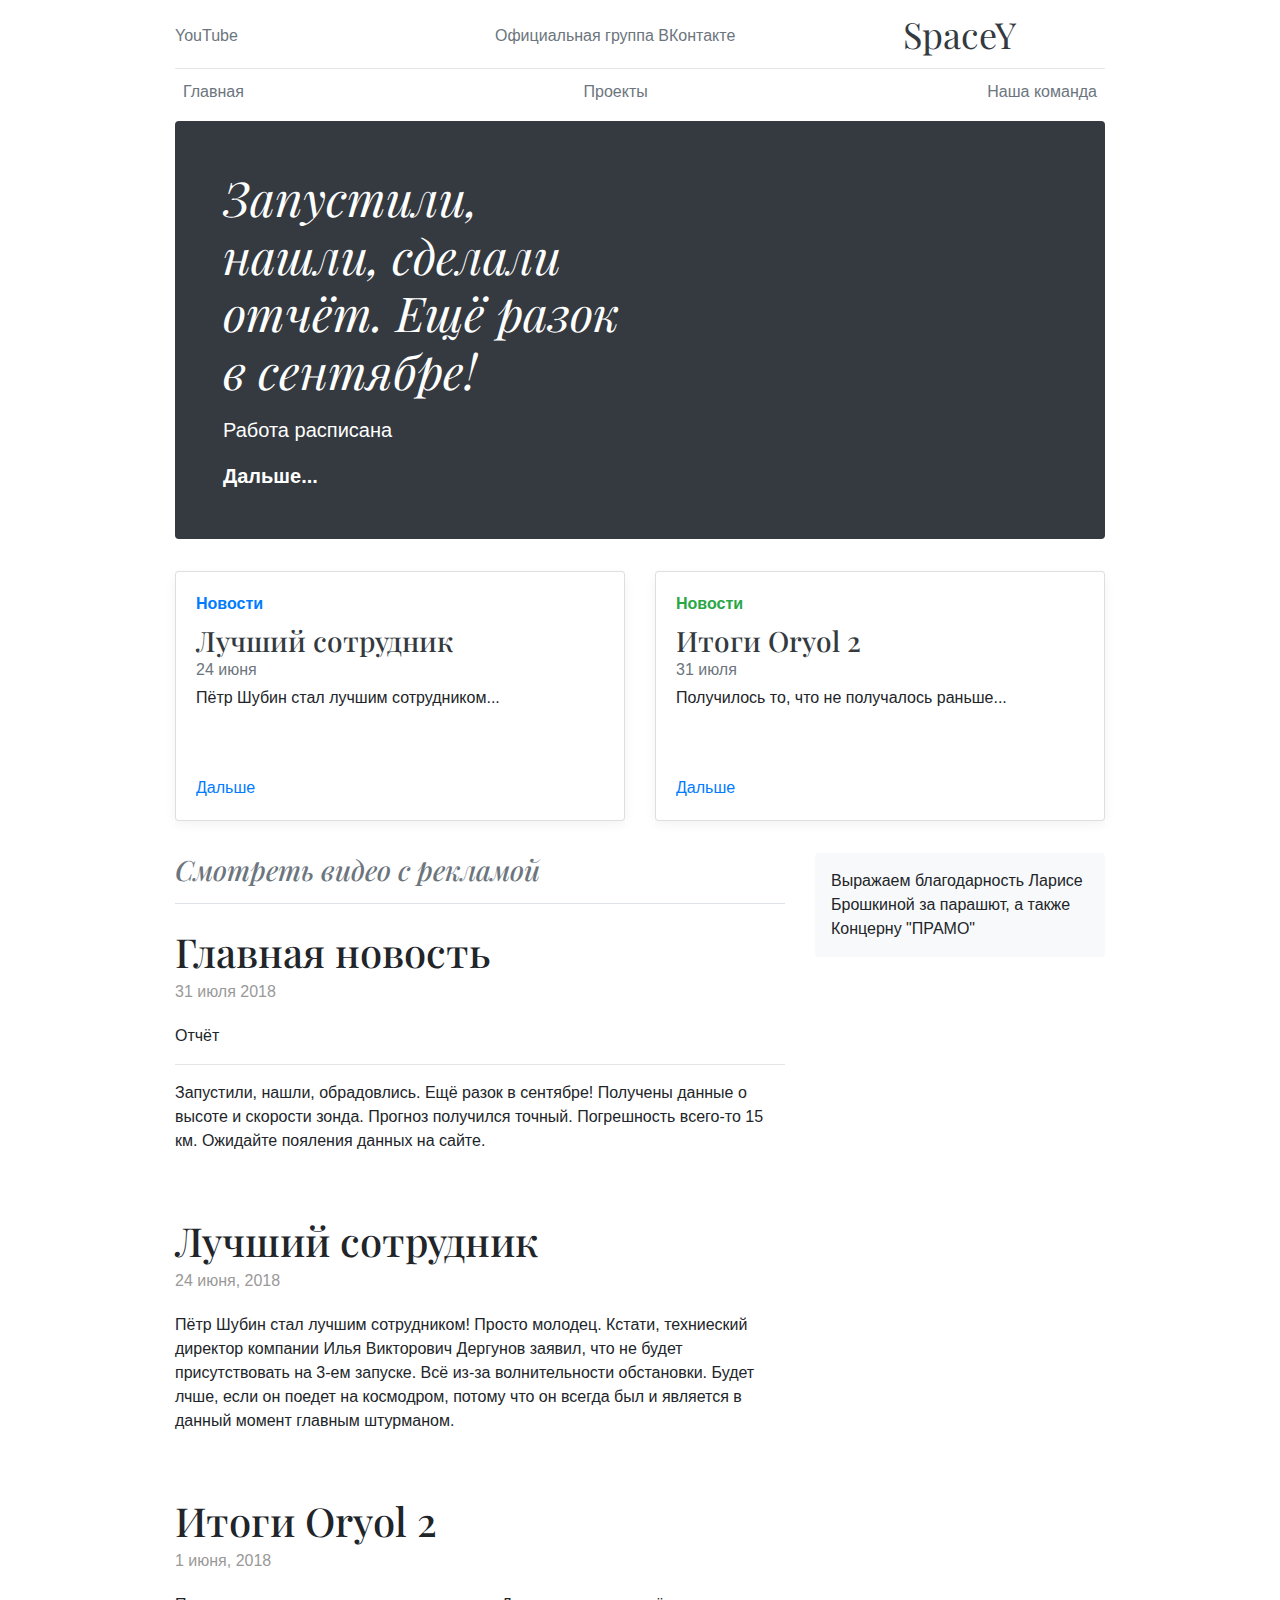
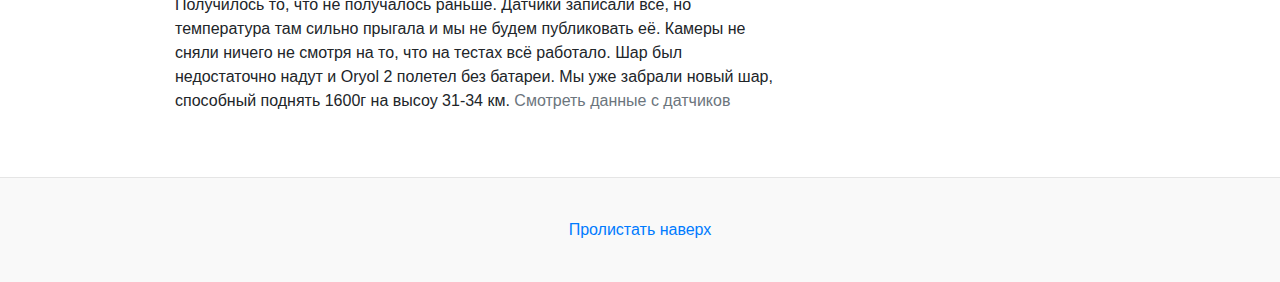
==== commit ae743ade: "69" ====
--- a/index.html
+++ b/index.html
@@ -18,7 +18,6 @@
   </head>
 
   <body>
-
     <div class="container">
       <header class="blog-header py-3">
         <div class="row flex-nowrap justify-content-between align-items-center">
@@ -44,8 +43,8 @@
 
       <div class="jumbotron p-3 p-md-5 text-white rounded bg-dark">
         <div class="col-md-6 px-0">
-          <h1 class="display-4 font-italic">Запустили, нашли, обрадовлись. Ещё разок 15 июля!</h1>
-          <p class="lead my-3">Кипит работа</p>
+          <h1 class="display-4 font-italic">Запустили, нашли, сделали отчёт. Ещё разок в сентябре!</h1>
+          <p class="lead my-3">Работа расписана</p>
           <p class="lead mb-0"><a href="#article_1" class="text-white font-weight-bold">Дальше...</a></p>
         </div>
       </div>
@@ -72,10 +71,10 @@
             <div class="card-body d-flex flex-column align-items-start">
               <strong class="d-inline-block mb-2 text-success">Новости</strong>
               <h3 class="mb-0">
-                <a class="text-dark" href="#article_3">Следующий проект?</a>
+                <a class="text-dark" href="#article_3">Итоги Oryol 2</a>
               </h3>
-              <div class="mb-1 text-muted">1 июня</div>
-              <p class="card-text mb-auto">Следующий спутник будет совершенее...</p>
+              <div class="mb-1 text-muted">31 июля</div>
+              <p class="card-text mb-auto">Получилось то, что не получалось раньше...</p>
               <a href="#article_3">Дальше</a>
             </div>
             <!--<img class="card-img-right flex-auto d-none d-md-block" data-src="holder.js/200x250?theme=thumb" alt="Card image cap">-->
@@ -94,35 +93,12 @@
 
           <div class="blog-post" >
             <h2 class="blog-post-title">Главная новость</h2>
-            <p class="blog-post-meta">1 июня 2018</p>
+            <p class="blog-post-meta">31 июля 2018</p>
 
-            <p>Сборка</p>
+            <p>Отчёт</p>
             <hr>
-            <p>Запустили, нашли, обрадовлись. Ещё разок 15 июля! Нам нужны данные с датчиков, видео посадки и нахождения.</p>
+            <p>Запустили, нашли, обрадовлись. Ещё разок в сентябре! Получены данные о высоте и скорости зонда. Прогноз получился точный. Погрешность всего-то 15 км. Ожидайте пояления данных на сайте.</p>
             <blockquote>
-              <!--<p>Curabitur blandit tempus porttitor. <strong>Nullam quis risus eget urna mollis</strong> ornare vel eu leo. Nullam id dolor id nibh ultricies vehicula ut id elit.</p>
-            </blockquote>
-            <p>Etiam porta <em>sem malesuada magna</em> mollis euismod. Cras mattis consectetur purus sit amet fermentum. Aenean lacinia bibendum nulla sed consectetur.</p>-->
-          <!--  <h2>Heading</h2>
-            <p>Vivamus sagittis lacus vel augue laoreet rutrum faucibus dolor auctor. Duis mollis, est non commodo luctus, nisi erat porttitor ligula, eget lacinia odio sem nec elit. Morbi leo risus, porta ac consectetur ac, vestibulum at eros.</p>
-            <h3>Sub-heading</h3>
-            <p>Cum sociis natoque penatibus et magnis dis parturient montes, nascetur ridiculus mus.</p>
-            <pre><code>Example code block</code></pre>
-            <p>Aenean lacinia bibendum nulla sed consectetur. Etiam porta sem malesuada magna mollis euismod. Fusce dapibus, tellus ac cursus commodo, tortor mauris condimentum nibh, ut fermentum massa.</p>
-            <h3>Sub-heading</h3>
-            <p>Cum sociis natoque penatibus et magnis dis parturient montes, nascetur ridiculus mus. Aenean lacinia bibendum nulla sed consectetur. Etiam porta sem malesuada magna mollis euismod. Fusce dapibus, tellus ac cursus commodo, tortor mauris condimentum nibh, ut fermentum massa justo sit amet risus.</p>
-            <ul>
-              <li>Praesent commodo cursus magna, vel scelerisque nisl consectetur et.</li>
-              <li>Donec id elit non mi porta gravida at eget metus.</li>
-              <li>Nulla vitae elit libero, a pharetra augue.</li>
-            </ul>
-            <p>Donec ullamcorper nulla non metus auctor fringilla. Nulla vitae elit libero, a pharetra augue.</p>
-            <ol>
-              <li>Vestibulum id ligula porta felis euismod semper.</li>
-              <li>Cum sociis natoque penatibus et magnis dis parturient montes, nascetur ridiculus mus.</li>
-              <li>Maecenas sed diam eget risus varius blandit sit amet non magna.</li>
-            </ol>
-            <p>Cras mattis consectetur purus sit amet fermentum. Sed posuere consectetur est at lobortis.</p>-->
              <a name="article_2"></a>
           </div><!-- /.blog-post -->
 
@@ -130,29 +106,16 @@
             <h2 class="blog-post-title">Лучший сотрудник</h2>
             <p class="blog-post-meta">24 июня, 2018</p>
 
-            <p>Пётр Шубин стал лучшим сотрудником! Просто молодец. Кстати, взяли Андрея Ковальчука в компанию. Он уже запускал зонд, но в США.</p>
+            <p>Пётр Шубин стал лучшим сотрудником! Просто молодец. Кстати, техниеский директор компании Илья Викторович Дергунов заявил, что не будет присутствовать на 3-ем запуске. Всё из-за волнительности обстановки. Будет лчше, если он поедет на космодром, потому что он всегда был и является в данный момент главным штурманом.</p>
              <a name="article_3"></a>
           </div><!-- /.blog-post -->
 
           <div class="blog-post">
-            <h2 class="blog-post-title">Так как же найти зонд?</h2>
+            <h2 class="blog-post-title">Итоги Oryol 2</h2>
             <p class="blog-post-meta">1 июня, 2018</p>
 
-            <p>Следующий спутник будет совершенее. Камера будет лучше утеплена, будут добавлены напёрстки, защищающие кнопки от случайных нажатий. Датчики будут сохранять данные о давлении и влажности. Стропы будут укорочены, будут поставлены заплаты на парашюте. Повреждения на нём незначительны. Мы добавим на коробку контактные данные, исправим дату на видео. И вооюще, будет добалена камера, смотрящая на землю. Сделаем прогноз и сразу же поедем. Спасибо Егору Зиньковичу за камеру./p>
-           <!-- <ul>
-              <li>Praesent commodo cursus magna, vel scelerisque nisl consectetur et.</li>
-              <li>Donec id elit non mi porta gravida at eget metus.</li>
-              <li>Nulla vitae elit libero, a pharetra augue.</li>
-            </ul>
-            <p>Etiam porta <em>sem malesuada magna</em> mollis euismod. Cras mattis consectetur purus sit amet fermentum. Aenean lacinia bibendum nulla sed consectetur.</p>
-            <p>Donec ullamcorper nulla non metus auctor fringilla. Nulla vitae elit libero, a pharetra augue.</p> -->
+            <p>Получилось то, что не получалось раньше. Датчики записали всё, но температура там сильно прыгала и мы не будем публиковать её. Камеры не сняли ничего не смотря на то, что на тестах всё работало. Шар был недостаточно надут и Oryol 2 полетел без батареи. Мы уже забрали новый шар, способный поднять 1600г на высоу 31-34 км. <a class="text-muted" href="https://vk.com/away.php?to=https%3A%2F%2Fdocs.google.com%2Fspreadsheets%2Fd%2F1dKAtZVcZFAYiLDfD_Spsn_8BgIsCOMz78b7bwoNzetU%2Fedit%3Fusp%3Dsharing&post=-164687649_209&cc_key=">Смотреть данные с датчиков</a></p>
           </div><!-- /.blog-post -->
-
-          <!--<nav class="blog-pagination">
-            <a class="btn btn-outline-primary" href="#">Older</a>
-            <a class="btn btn-outline-secondary disabled" href="#">Newer</a>
-          </nav> -->
-
         </div><!-- /.blog-main -->
 
         <aside class="col-md-4 blog-sidebar">
--- a/SpaceY.css
+++ b/SpaceY.css
@@ -187,7 +187,7 @@
   background-color: #e5e5e5;
 }
 .space-backgroud {
-  background-image: url("./earth.jpg");
+  background-image: url("./oryol-1.jpg");
   background-repeat: no-repeat;
   width: 100%;
   height: 100%;
@@ -203,6 +203,12 @@
   margin: 20%;
   height: 100%;
   opacity: 1;
+}
+.space-backgroud-4 {
+  background-image: url("./oryol-2.jpg");
+  background-repeat: no-repeat;
+  width: 100%;
+  height: 100%;
 }
 
 .text-opacity {
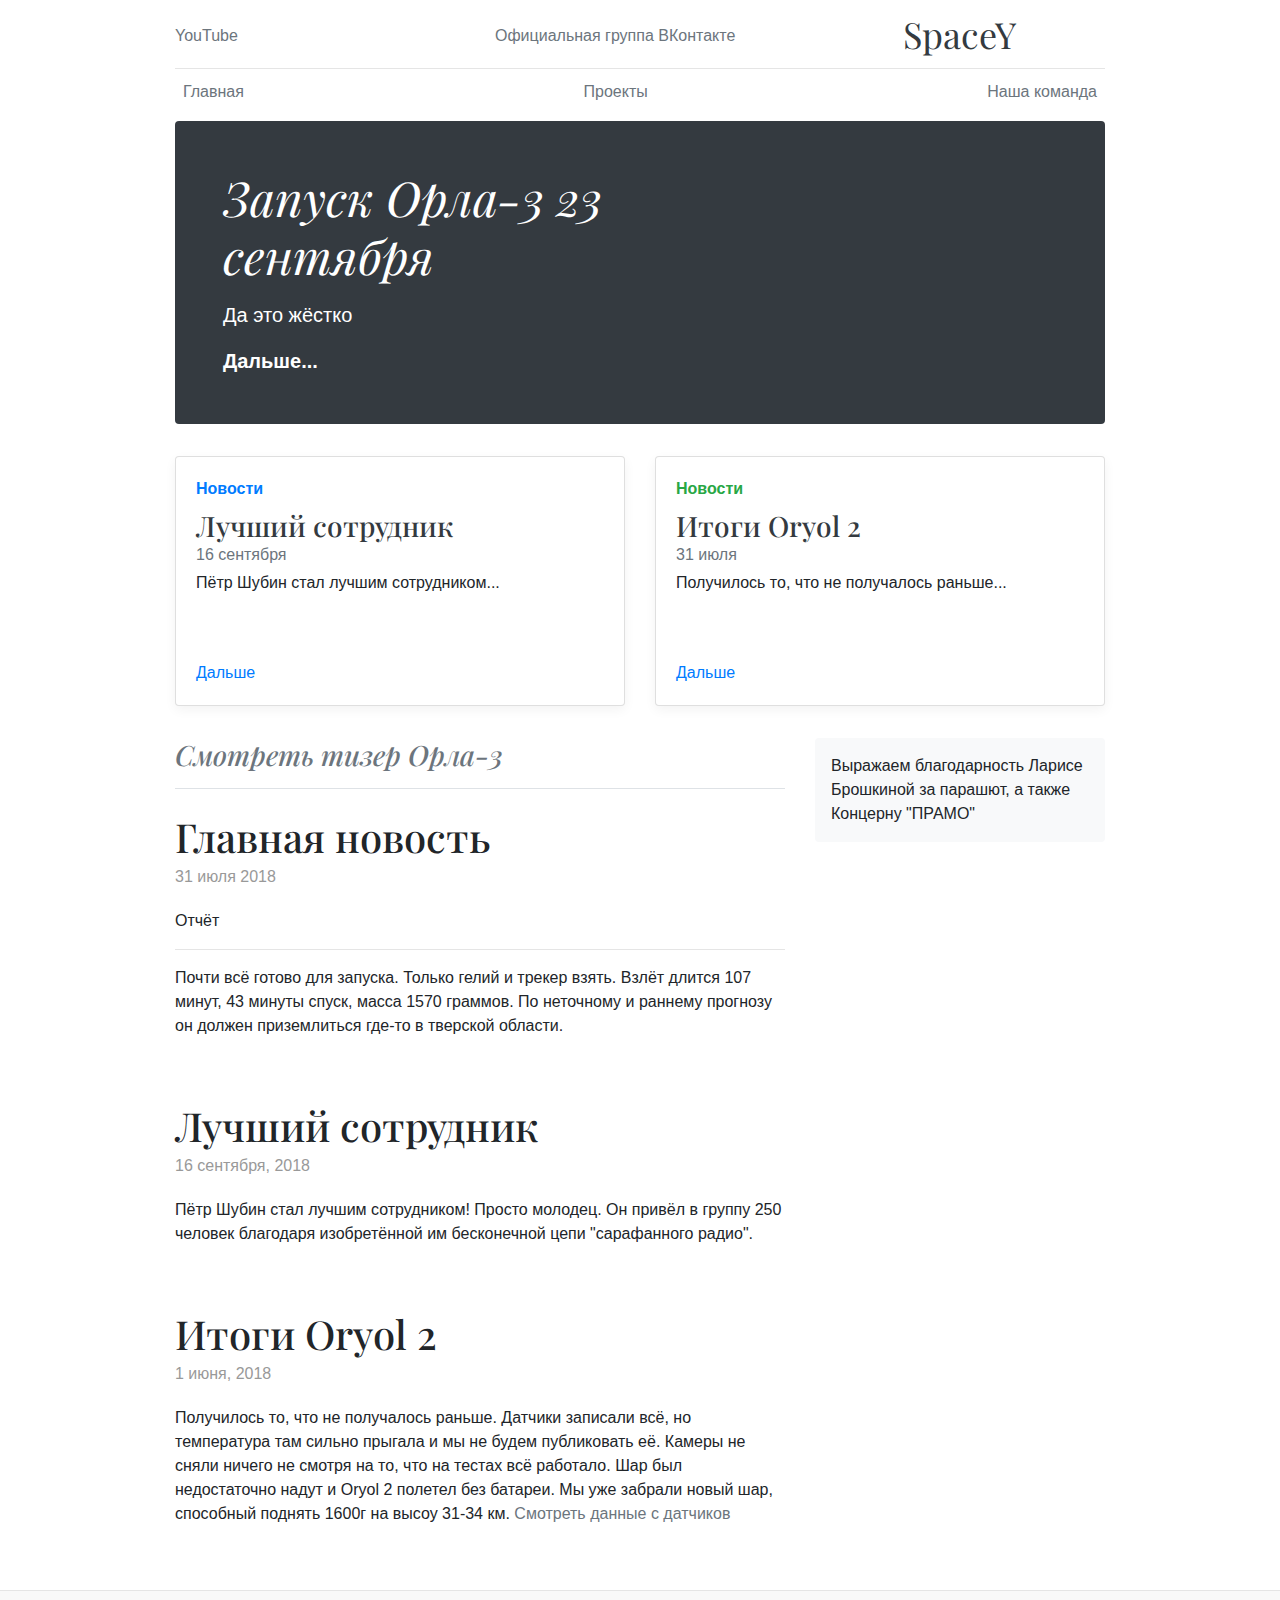
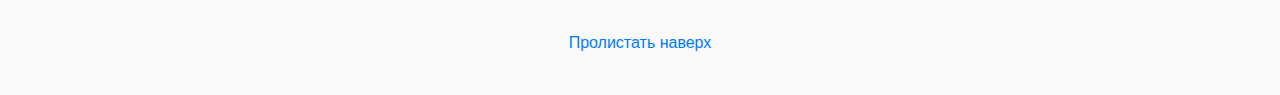
==== commit 1f3645e4: "71" ====
--- a/index.html
+++ b/index.html
@@ -43,8 +43,8 @@
 
       <div class="jumbotron p-3 p-md-5 text-white rounded bg-dark">
         <div class="col-md-6 px-0">
-          <h1 class="display-4 font-italic">Запустили, нашли, сделали отчёт. Ещё разок в сентябре!</h1>
-          <p class="lead my-3">Работа расписана</p>
+          <h1 class="display-4 font-italic">Запуск Орла-3 23 сентября</h1>
+          <p class="lead my-3">Да это жёстко</p>
           <p class="lead mb-0"><a href="#article_1" class="text-white font-weight-bold">Дальше...</a></p>
         </div>
       </div>
@@ -57,7 +57,7 @@
               <h3 class="mb-0">
                 <a class="text-dark" href="#article_2">Лучший сотрудник</a>
               </h3>
-              <div class="mb-1 text-muted">24 июня</div>
+              <div class="mb-1 text-muted">16 сентября</div>
               <p class="card-text mb-auto">Пётр Шубин стал лучшим сотрудником...</p>
               <a href="#article_2">Дальше</a>
             </div>
@@ -87,7 +87,7 @@
       <div class="row">
         <div class="col-md-8 blog-main">
           <h3 class="pb-3 mb-4 font-italic border-bottom">
-            <a class="text-muted" href="https://www.youtube.com/watch?v=b2wTRT7Ht30&t=210s">Смотреть видео с рекламой</a> 
+            <a class="text-muted" href="https://www.youtube.com/watch?v=-vZvv4-xBw0">Смотреть тизер Орла-3</a> 
           </h3>
           <a name="article_1"></a>
 
@@ -97,16 +97,16 @@
 
             <p>Отчёт</p>
             <hr>
-            <p>Запустили, нашли, обрадовлись. Ещё разок в сентябре! Получены данные о высоте и скорости зонда. Прогноз получился точный. Погрешность всего-то 15 км. Ожидайте пояления данных на сайте.</p>
+            <p>Почти всё готово для запуска. Только гелий и трекер взять. Взлёт длится 107 минут, 43 минуты спуск, масса 1570 граммов. По неточному и раннему прогнозу он должен приземлиться где-то в тверской области.</p>
             <blockquote>
              <a name="article_2"></a>
           </div><!-- /.blog-post -->
 
           <div class="blog-post">
             <h2 class="blog-post-title">Лучший сотрудник</h2>
-            <p class="blog-post-meta">24 июня, 2018</p>
+            <p class="blog-post-meta">16 сентября, 2018</p>
 
-            <p>Пётр Шубин стал лучшим сотрудником! Просто молодец. Кстати, техниеский директор компании Илья Викторович Дергунов заявил, что не будет присутствовать на 3-ем запуске. Всё из-за волнительности обстановки. Будет лчше, если он поедет на космодром, потому что он всегда был и является в данный момент главным штурманом.</p>
+            <p>Пётр Шубин стал лучшим сотрудником! Просто молодец. Он привёл в группу 250 человек благодаря изобретённой им бесконечной цепи "сарафанного радио".</p>
              <a name="article_3"></a>
           </div><!-- /.blog-post -->
 
--- a/SpaceY.css
+++ b/SpaceY.css
@@ -187,7 +187,7 @@
   background-color: #e5e5e5;
 }
 .space-backgroud {
-  background-image: url("./oryol-1.jpg");
+  background-image: url("./earth.jpg");
   background-repeat: no-repeat;
   width: 100%;
   height: 100%;
@@ -204,8 +204,8 @@
   height: 100%;
   opacity: 1;
 }
-.space-backgroud-4 {
-  background-image: url("./oryol-2.jpg");
+.space-backgroud-4ss {
+  background-image: url("./oryol-1.jpg");
   background-repeat: no-repeat;
   width: 100%;
   height: 100%;
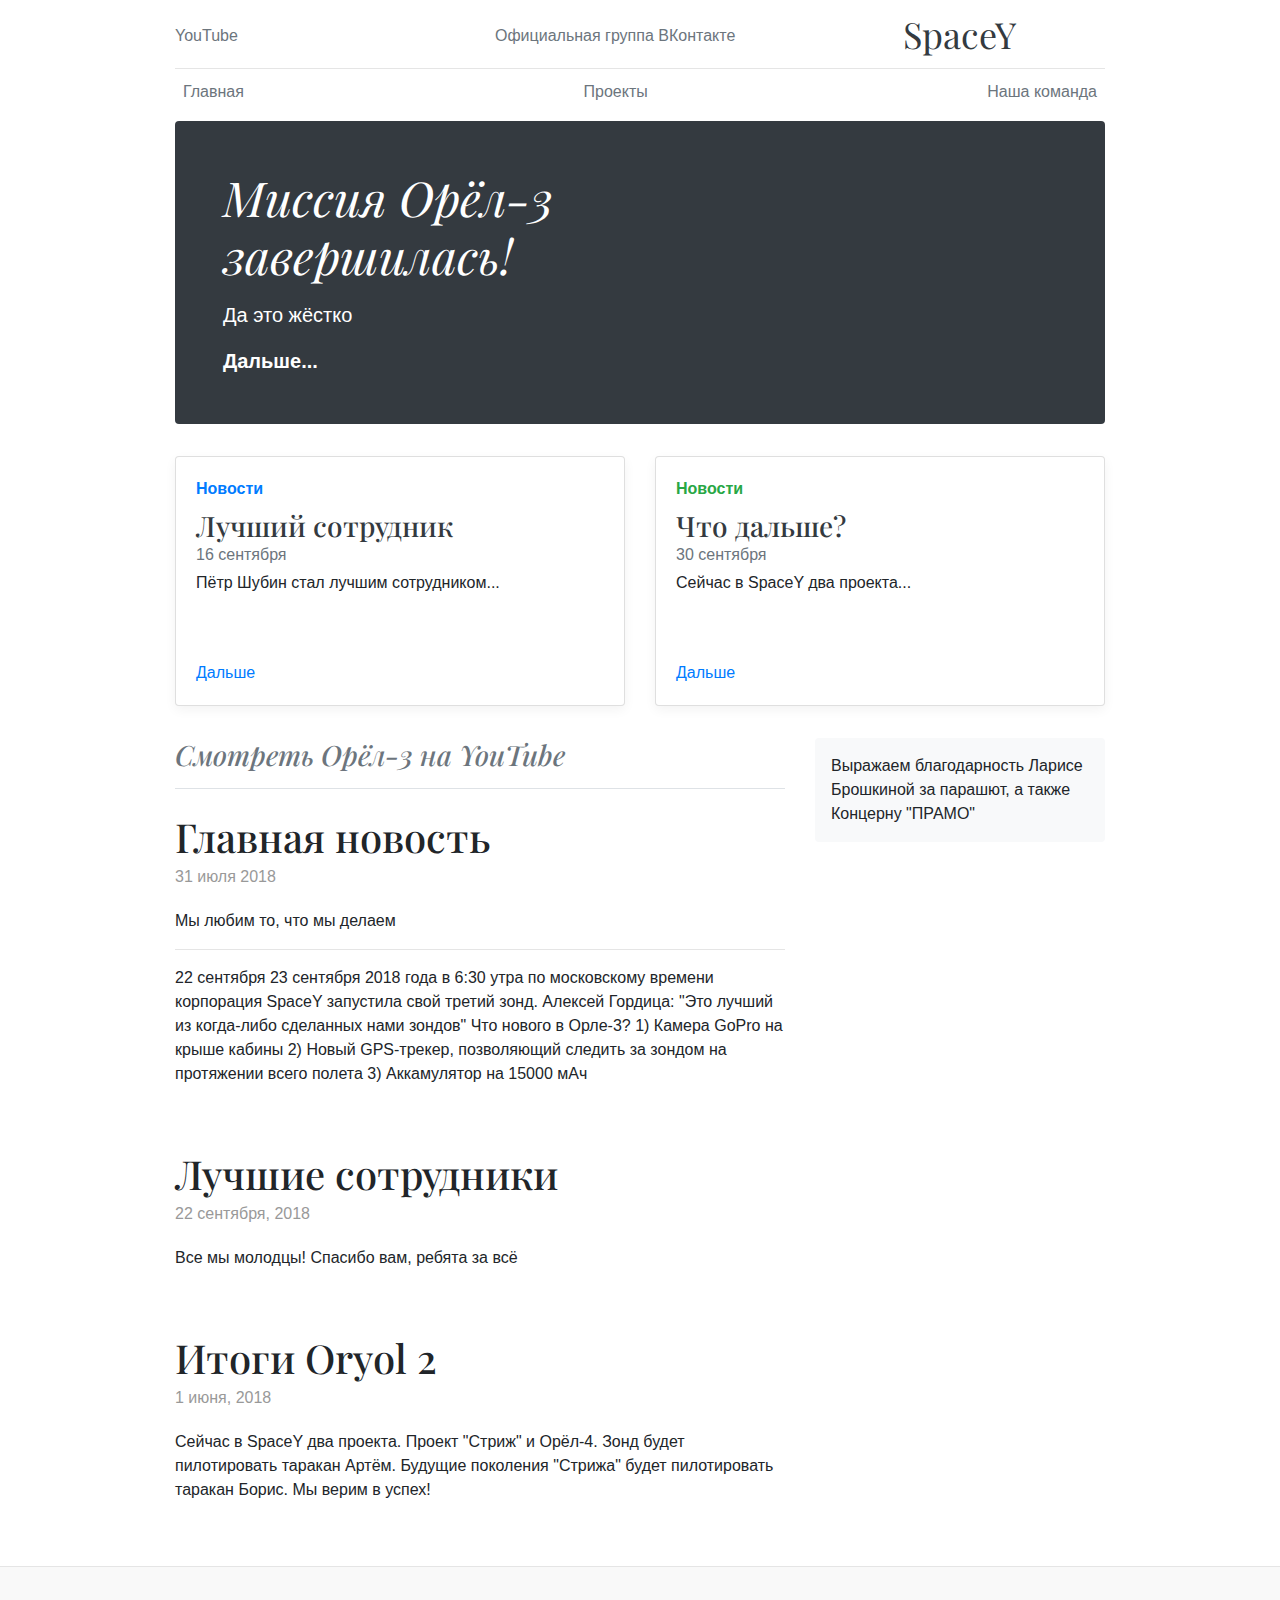
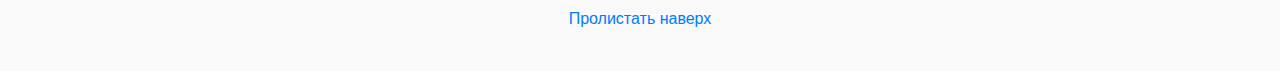
==== commit 62d293b7: "72" ====
--- a/index.html
+++ b/index.html
@@ -43,7 +43,7 @@
 
       <div class="jumbotron p-3 p-md-5 text-white rounded bg-dark">
         <div class="col-md-6 px-0">
-          <h1 class="display-4 font-italic">Запуск Орла-3 23 сентября</h1>
+          <h1 class="display-4 font-italic">Миссия Орёл-3 завершилась!</h1>
           <p class="lead my-3">Да это жёстко</p>
           <p class="lead mb-0"><a href="#article_1" class="text-white font-weight-bold">Дальше...</a></p>
         </div>
@@ -71,10 +71,10 @@
             <div class="card-body d-flex flex-column align-items-start">
               <strong class="d-inline-block mb-2 text-success">Новости</strong>
               <h3 class="mb-0">
-                <a class="text-dark" href="#article_3">Итоги Oryol 2</a>
+                <a class="text-dark" href="#article_3">Что дальше?</a>
               </h3>
-              <div class="mb-1 text-muted">31 июля</div>
-              <p class="card-text mb-auto">Получилось то, что не получалось раньше...</p>
+              <div class="mb-1 text-muted">30 сентября</div>
+              <p class="card-text mb-auto">Сейчас в SpaceY два проекта...</p>
               <a href="#article_3">Дальше</a>
             </div>
             <!--<img class="card-img-right flex-auto d-none d-md-block" data-src="holder.js/200x250?theme=thumb" alt="Card image cap">-->
@@ -87,7 +87,7 @@
       <div class="row">
         <div class="col-md-8 blog-main">
           <h3 class="pb-3 mb-4 font-italic border-bottom">
-            <a class="text-muted" href="https://www.youtube.com/watch?v=-vZvv4-xBw0">Смотреть тизер Орла-3</a> 
+            <a class="text-muted" href="https://www.youtube.com/watch?v=NlQ3Ib4Buk4">Смотреть Орёл-3 на YouTube</a> 
           </h3>
           <a name="article_1"></a>
 
@@ -95,26 +95,32 @@
             <h2 class="blog-post-title">Главная новость</h2>
             <p class="blog-post-meta">31 июля 2018</p>
 
-            <p>Отчёт</p>
+            <p>Мы любим то, что мы делаем</p>
             <hr>
-            <p>Почти всё готово для запуска. Только гелий и трекер взять. Взлёт длится 107 минут, 43 минуты спуск, масса 1570 граммов. По неточному и раннему прогнозу он должен приземлиться где-то в тверской области.</p>
+            <p>22 сентября 23 сентября 2018 года в 6:30 утра по московскому времени корпорация SpaceY запустила свой третий зонд. 
+              Алексей Гордица: "Это лучший из когда-либо сделанных нами зондов"
+
+              Что нового в Орле-3?
+              1) Камера GoPro на крыше кабины
+              2) Новый GPS-трекер, позволяющий следить за зондом на протяжении всего полета
+              3) Аккамулятор на 15000 мАч
+            </p>
             <blockquote>
              <a name="article_2"></a>
           </div><!-- /.blog-post -->
 
           <div class="blog-post">
-            <h2 class="blog-post-title">Лучший сотрудник</h2>
-            <p class="blog-post-meta">16 сентября, 2018</p>
+            <h2 class="blog-post-title">Лучшие сотрудники</h2>
+            <p class="blog-post-meta">22 сентября, 2018</p>
 
-            <p>Пётр Шубин стал лучшим сотрудником! Просто молодец. Он привёл в группу 250 человек благодаря изобретённой им бесконечной цепи "сарафанного радио".</p>
+            <p>Все мы молодцы! Спасибо вам, ребята за всё</p>
              <a name="article_3"></a>
           </div><!-- /.blog-post -->
 
           <div class="blog-post">
             <h2 class="blog-post-title">Итоги Oryol 2</h2>
             <p class="blog-post-meta">1 июня, 2018</p>
-
-            <p>Получилось то, что не получалось раньше. Датчики записали всё, но температура там сильно прыгала и мы не будем публиковать её. Камеры не сняли ничего не смотря на то, что на тестах всё работало. Шар был недостаточно надут и Oryol 2 полетел без батареи. Мы уже забрали новый шар, способный поднять 1600г на высоу 31-34 км. <a class="text-muted" href="https://vk.com/away.php?to=https%3A%2F%2Fdocs.google.com%2Fspreadsheets%2Fd%2F1dKAtZVcZFAYiLDfD_Spsn_8BgIsCOMz78b7bwoNzetU%2Fedit%3Fusp%3Dsharing&post=-164687649_209&cc_key=">Смотреть данные с датчиков</a></p>
+            <p>Сейчас в SpaceY два проекта. Проект "Стриж" и Орёл-4. Зонд будет пилотировать таракан Артём. Будущие поколения "Стрижа" будет пилотировать таракан Борис. Мы верим в успех!</p>
           </div><!-- /.blog-post -->
         </div><!-- /.blog-main -->
 
